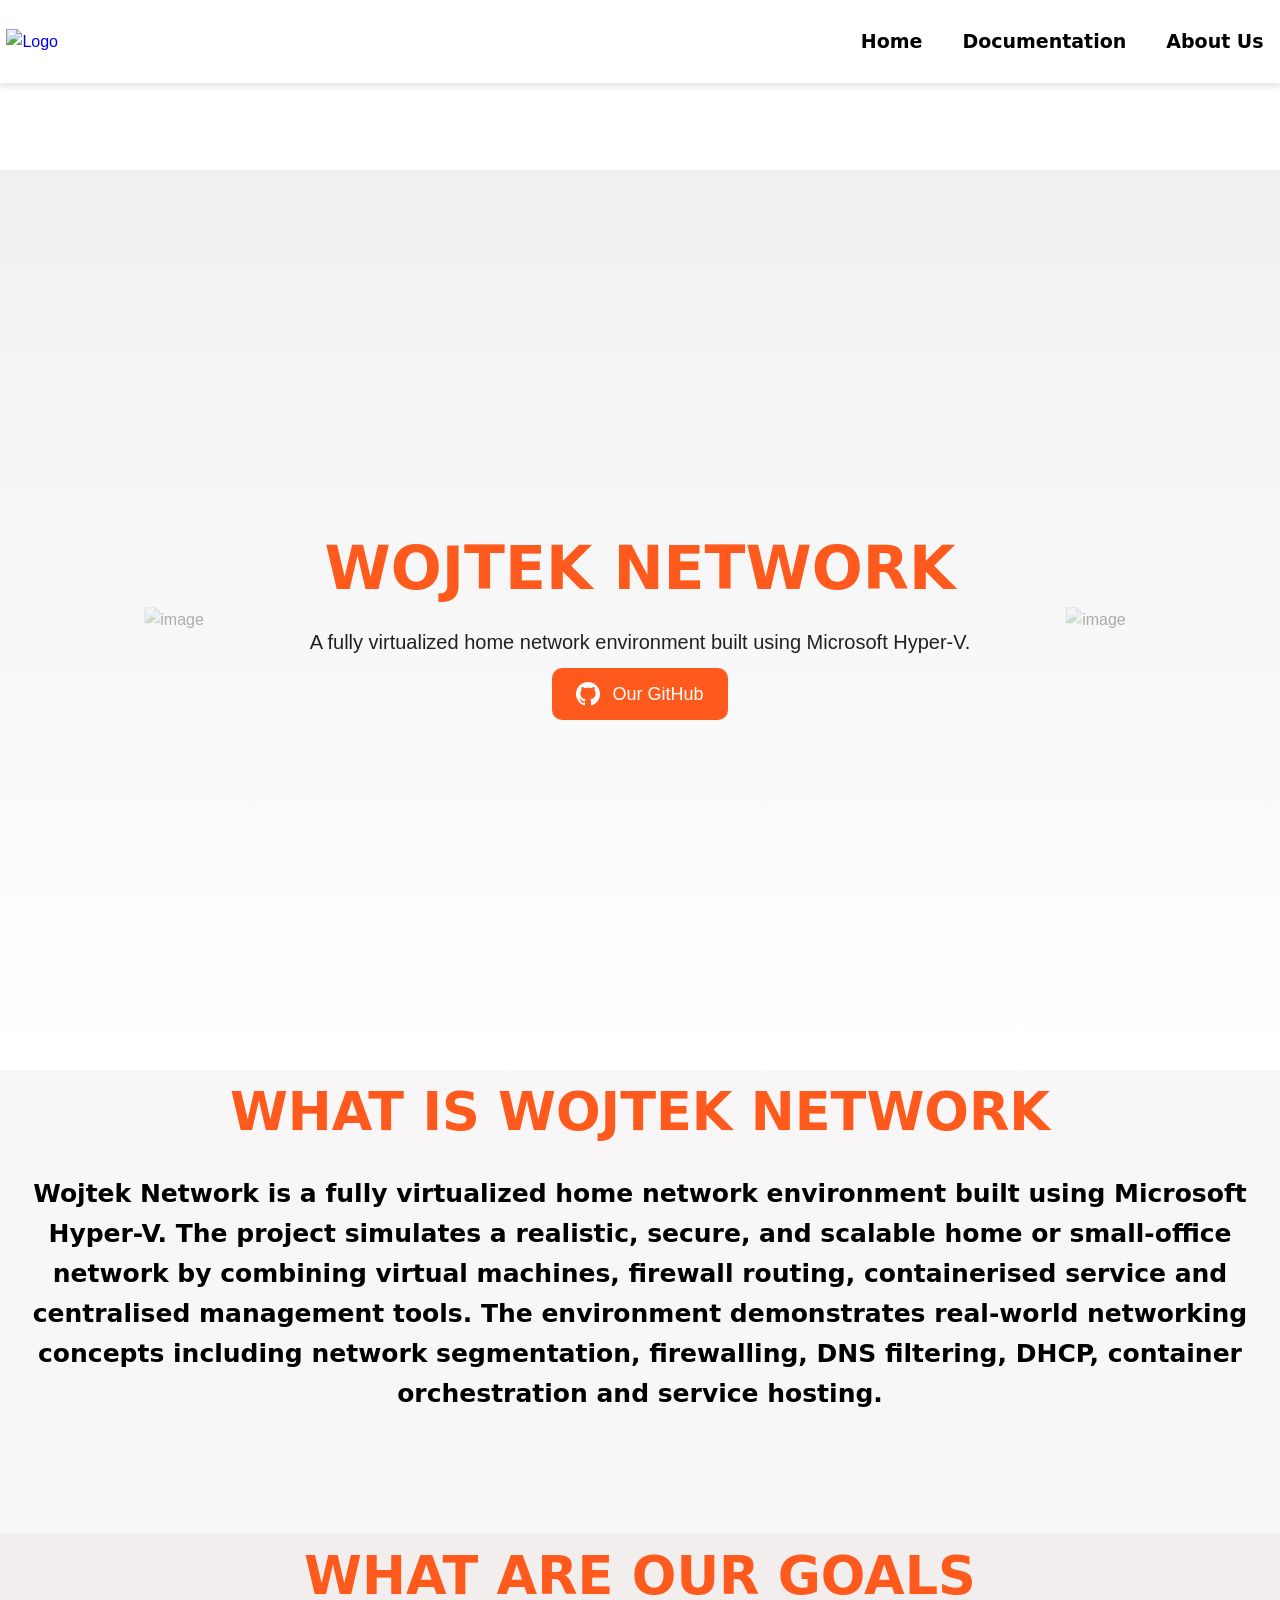
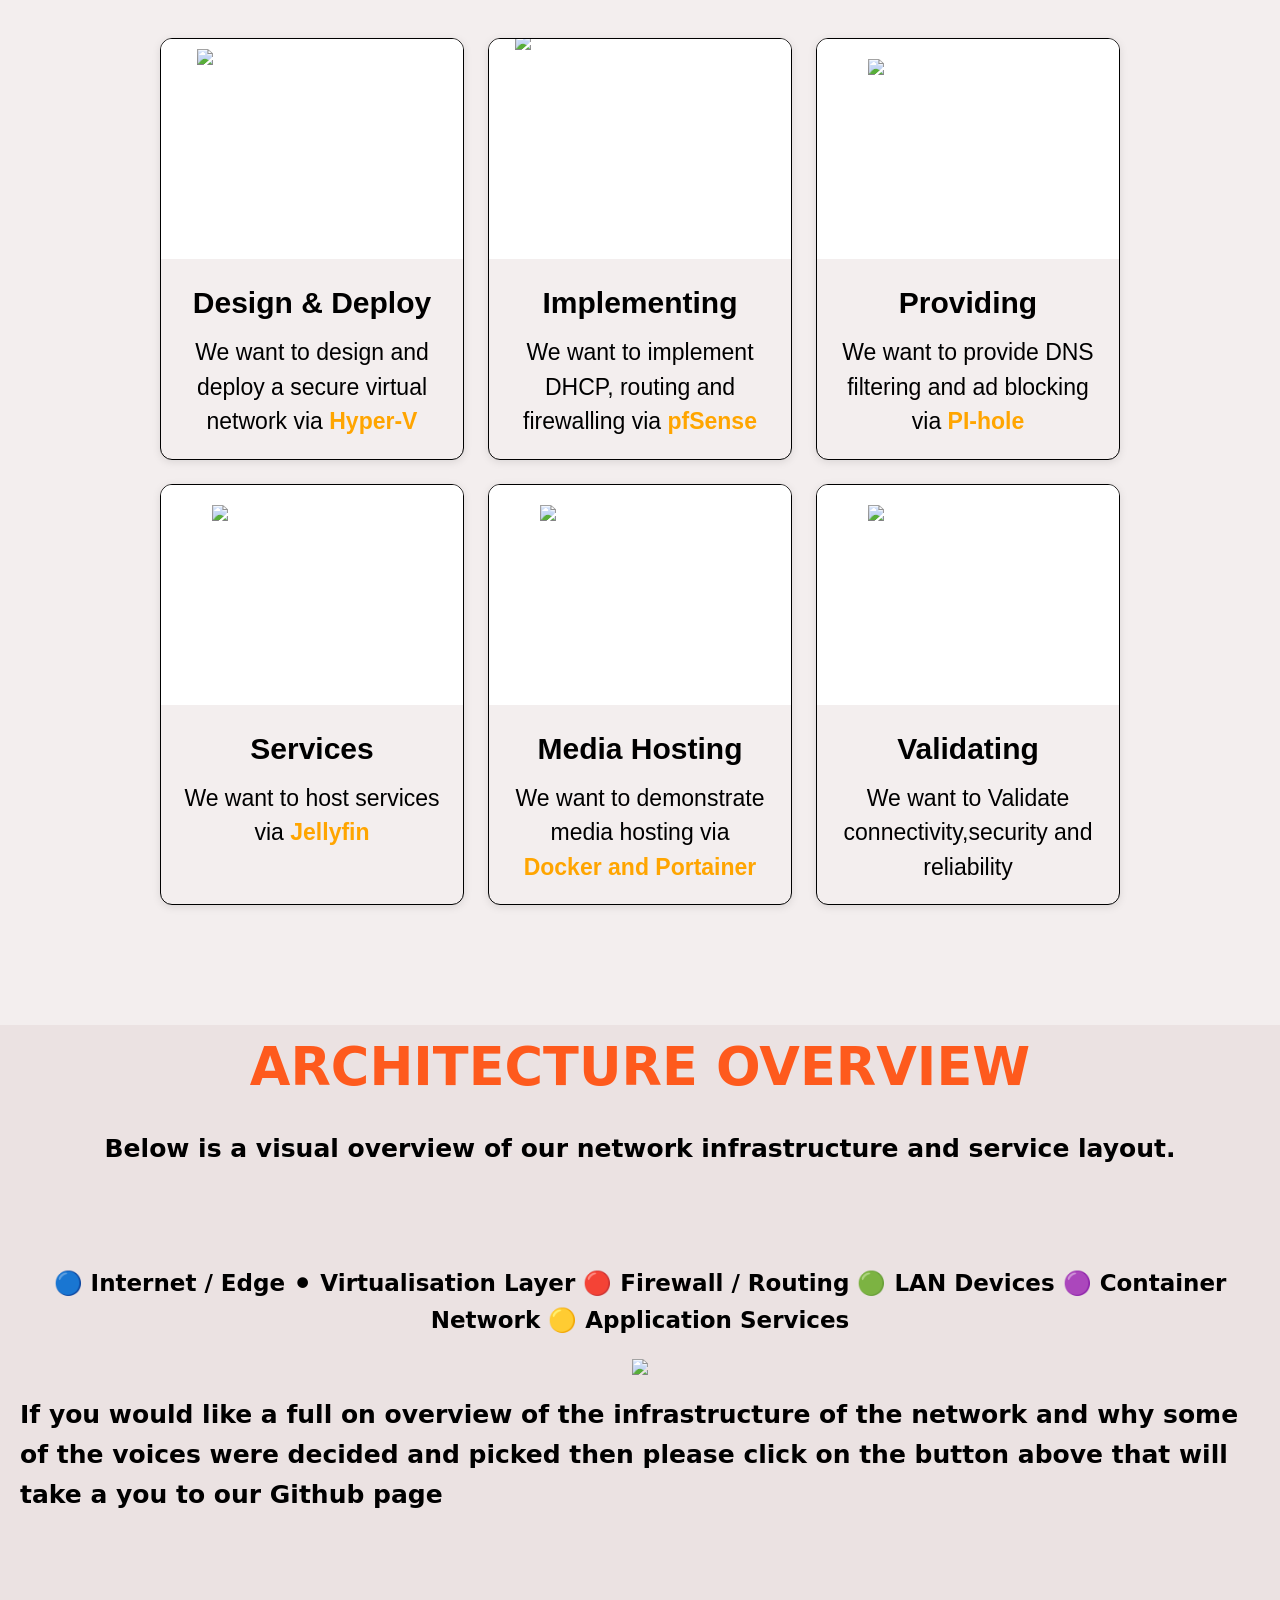
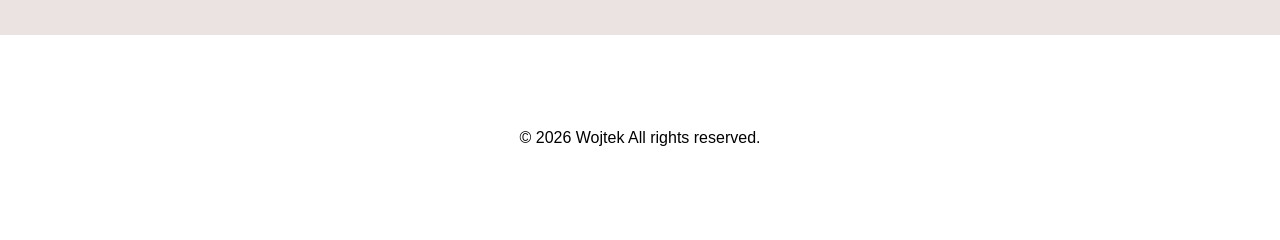
==== website/index.html @ d4ba82f7 "Add files via upload" ====
<!DOCTYPE html>
<html lang="en">
<head>
    <meta charset="UTF-8">
    <meta name="viewport" content="width=device-width, initial-scale=1.0">
    <title>Wojtek Network</title>

    <link rel="icon" type="image/x-icon" href="resources/favicon.ico">
    <link rel="stylesheet" href="styles.css">

</head>
<body>
<header>
           <div class="header-container">
        <a href="index.html"><img src="resources/Logo.png" alt="Logo" style="height:150px;width:150px;"></a>
        <nav>
            <ul>
                <li><a href="index.html">Home</a></li>
                <li><a href="Documentation.html">Documentation</a></li>
                <li><a href="aboutus.html">About Us</a></li>

            </ul>
        </nav>
        </div>
</header>
<section class="hero">
        <div class="hero-image">
        <img src="resources/Logo.png" class="spin1" alt="image" style="width:1920px; height:1920px;">
        </div>

        <div class="hero-image2">
        <img src="resources/Logo.png" class="spin"alt="image" style="width:1920px; height:1920px;">
        </div>

        <div class="hero-title">
        <h1 class="Title">WOJTEK NETWORK</h1> 
        </div>

        <div class="hero-text">
        <p> A fully virtualized home network environment built using Microsoft Hyper-V.</p>
        </div>

        <a href="https://github.com/Jordynns/Wojtek-Network" target="_blank">
        <button class="button">
        <svg xmlns="http://www.w3.org/2000/svg" viewBox="0 0 24 24" width="24" height="24" fill="white">
        <path d="M12 0C5.37 0 0 5.37 0 12c0 5.31 3.435 9.795 8.205 11.385.6.105.825-.255.825-.57 0-.285-.015-1.23-.015-2.235-3.015.555-3.795-.735-4.035-1.41-.135-.345-.72-1.41-1.23-1.695-.42-.225-1.02-.78-.015-.795.945-.015 1.62.87 1.845 1.23 1.08 1.815 2.805 1.305 3.495.99.105-.78.42-1.305.765-1.605-2.67-.3-5.46-1.335-5.46-5.925 0-1.305.465-2.385 1.23-3.225-.12-.3-.54-1.53.12-3.18 0 0 1.005-.315 3.3 1.23.96-.27 1.98-.405 3-.405s2.04.135 3 .405c2.295-1.56 3.3-1.23 3.3-1.23.66 1.65.24 2.88.12 3.18.765.84 1.23 1.905 1.23 3.225 0 4.605-2.805 5.625-5.475 5.925.435.375.81 1.095.81 2.22 0 1.605-.015 2.895-.015 3.3 0 .315.225.69.825.57A12.02 12.02 0 0 0 24 12c0-6.63-5.37-12-12-12z"/>
        </svg>
        Our GitHub
        </button>
        </a>
    
        </div>
    
        </div>
</section>

<section class="What">
        <div class="container">
        <h1 style="text-align:center">WHAT IS WOJTEK NETWORK</h1> 
    </div>
    <div class="container1">
        <p style="text-align:center">Wojtek Network is a fully virtualized home network environment built using Microsoft Hyper-V.
The project simulates a realistic, secure, and scalable home or small-office network by combining virtual machines, firewall routing, containerised service and centralised management tools.
The environment demonstrates real-world networking concepts including network segmentation, firewalling, DNS filtering, DHCP, container orchestration and service hosting.</p>
      </div>

</section>

    
<section class="Goals"> 
      <div class="container">
        <h1 style="text-align:center">WHAT ARE OUR GOALS</h1>
        </div>

   <div class="cardsContainer">
        <div class="card-grid">
            <div class="card">
                <div class="card-image">
                    <img src="resources/VM.png" alt="description" style="height:200px;width:230px;">
                    </div>
                <div class="card-content">
                    <div class="card-title">Design & Deploy</div>
                    <div class="card-text">We want to design and deploy a secure virtual network via <strong> <a href="https://learn.microsoft.com/en-us/windows-server/virtualization/hyper-v/get-started/install-hyper-v?tabs=powershell&pivots=windows" target="_blank">Hyper-V</a> </strong></div> 
                </div>
            </div>

            <div class="card">
                <div class="card-image">
                    <img src="resources/FW.png" alt="description" style="height:230px;width:250px;">
                </div>
                <div class="card-content">
                    <div class="card-title">Implementing</div>
                    <div class="card-text">We want to implement DHCP, routing and firewalling via<strong> <a href="https://www.pfsense.org/" target="blank">pfSense</a></strong></div>
                </div>
            </div>

            <div class="card">
                <div class="card-image">
                    <img src="resources/DNS.png" alt="description" style="height:180px;width:200px;">
                </div>
                <div class="card-content">
                    <div class="card-title">Providing</div>
                    <div class="card-text">We want to provide DNS filtering and ad blocking via <strong><a href="https://pi-hole.net/" target="blank">PI-hole</a></strong></div>
                </div>
            </div>

            <div class="card">
                <div class="card-image">
                     <img src="resources/Services.png" alt="description" style="height:180px;width:200px;">
                </div>
                <div class="card-content">
                    <div class="card-title">Services</div>
                    <div class="card-text">We want to host services via <strong> <a href="https://jellyfin.org/" target="_blank">Jellyfin</a> </strong> </div>
                </div>
            </div>

            <div class="card">
                <div class="card-image">
                     <img src="resources/Hosting.png" alt="description" style="height:180px;width:200px;">
                </div>
                <div class="card-content">
                    <div class="card-title">Media Hosting</div>
                    <div class="card-text">We want to demonstrate media hosting via <strong> <a href="https://docs.portainer.io/start/install-ce/server/docker/linux" target="_blank">Docker and Portainer</a> </strong> </div>
                </div>
            </div>

            <div class="card">
                <div class="card-image">
                    <img src="resources/Valid.png" alt="description" style="height:180px;width:200px;">
                </div>
                <div class="card-content">
                    <div class="card-title">Validating</div>
                    <div class="card-text">We want to Validate connectivity,security and reliability</div>
                </div>
            </div>

        </div>
    </div>
</section>
    

<section class="Architecture"> 
   <div class="container">
    <h1>ARCHITECTURE OVERVIEW </h1>

    <div class="container1">
        <p>Below is a visual overview of our network infrastructure and service layout. </p>
    </div>
        <br>
    <div class ="Legend">
    🔵 Internet / Edge
    ⚫ Virtualisation Layer
    🔴 Firewall / Routing
    🟢 LAN Devices
    🟣 Container Network
    🟡 Application Services
    </p>
    
    </div>
    </div>  
    
    <div class="Diagram">
        <img src="resources/Diagram.png">
    </div>

        <div class="container1">
        <p>If you would like a full on overview of the infrastructure of the network and why some of the voices were decided and picked then please click on the button above that will take a you to our Github page</p>
    </div>

   </div> 

</section>

    <footer>
    <p>&copy; 2026 Wojtek All rights reserved.</p>
</footer>
</body>
</html>
---- website/styles.css ----
/* ============================================================
   WOJTEK NETWORK — Combined Stylesheet
   Merged from stylesheet.css + Document.css
   ============================================================ */

/* ----- Reset & Variables ----- */
* {
    box-sizing: border-box;
    margin: 0;
    padding: 0;
}

:root {
    --primary-color: #ffffff;
    --secondary-color: #020274;
    --Section-colour: #000000;
    --background-color: #f1eeee;
    --text-color: #000000;
    --card-bg: #ffffff;
    --shadow: rgba(0, 0, 0, 0.1);
    --hover-shadow: rgba(0, 0, 0, 0.2);
    --transition-speed: 0.3s;
}

/* ----- Base ----- */
body {
    font-family: 'Arial', sans-serif;
    color: var(--text-color);
    margin: 0;
    padding: 0;
    line-height: 1.6;
    padding-top: 170px;
}

ul {
    list-style-type: disc;
    margin-left: 40px;
}

ul ul {
    margin-left: 40px;
}

a {
    text-decoration: none;
}

/* ----- Header ----- */
header {
    background: var(--primary-color);
    color: white;
    padding: 0.5vw;
    text-align: left;
    box-shadow: 0 4px 6px var(--shadow);
    position: fixed;
    top: 0;
    left: 0;
    width: 100%;
    z-index: 1000;
}

.header-container {
    display: flex;
    justify-content: space-between;
    align-items: center;
}

/* ----- Navigation ----- */
nav ul {
    list-style-type: none;
    display: flex;
    gap: 20px;
    justify-content: right;
    background: var(--primary-color);
    font-family: system-ui, -apple-system, BlinkMacSystemFont, 'Segoe UI', Roboto, Oxygen, Ubuntu, Cantarell, 'Open Sans', 'Helvetica Neue', sans-serif;
    font-size: 19px;
}

nav ul li {
    position: relative;
    margin: 0px;
}

nav ul li a {
    color: rgb(0, 0, 0);
    text-decoration: none;
    font-weight: bold;
    padding: 20px 10px;
    display: inline-block;
    transition: color var(--transition-speed);
}

nav ul li a:hover {
    background: #ffffff;
    transform: scale(1.05);
}

/* ----- Footer ----- */
footer {
    padding: 90px;
    text-align: center;
    background: #ffffff;
}

/* ============================================================
   HOME PAGE STYLES (Untitled-2.html / aboutus.html)
   ============================================================ */

/* ----- Hero Section ----- */
.hero {
    min-height: 100vh;
    background-image: linear-gradient(to bottom, rgb(240, 240, 240), rgb(255, 255, 255));
    background-size: cover;
    background-position: center;
    display: flex;
    flex-direction: column;
    justify-content: center;
    align-items: center;
    overflow: hidden;
    position: relative;
}

.hero-title {
    text-align: center;
    align-items: center;
    color: #fe5a1d;
    font-size: 40px;
    font-family: system-ui, -apple-system, BlinkMacSystemFont, 'Segoe UI', Roboto, Oxygen, Ubuntu, Cantarell, 'Open Sans', 'Helvetica Neue', sans-serif;
    font-weight: 900;
}

.hero-text {
    color: #222020;
    font-size: 20px;
    padding: 10px;
}

.hero-image {
    position: absolute;
    right: 190px;
    top: 50%;
    transform: translateX(60%) translateY(-50%);
    pointer-events: none;
    opacity: 30%;
}

.hero-image2 {
    position: absolute;
    left: 180px;
    top: 50%;
    transform: translateX(-60%) translateY(-50%);
    pointer-events: none;
    opacity: 30%;
}

/* ----- Button ----- */
.button {
    display: flex;
    align-items: center;
    gap: 12px;
    background-color: #fe5a1d;
    color: #fff;
    border: none;
    border-radius: 10px;
    padding: 14px 24px;
    font-size: 18px;
    font-weight: 500;
    cursor: pointer;
    font-family: sans-serif;
}

.button:hover {
    background-color: #db6b42;
}

/* ----- What Section ----- */
.What {
    background-color: #f8f6f6;
    padding-bottom: 100px;
}

.container {
    color: #fe5a1d;
    font-size: 35px;
    font-family: system-ui, -apple-system, BlinkMacSystemFont, 'Segoe UI', Roboto, Oxygen, Ubuntu, Cantarell, 'Open Sans', 'Helvetica Neue', sans-serif;
    text-align: center;
}

.container1 {
    max-width: 1300px;
    margin: 0 auto;
    padding: 20px;
    font-size: 25px;
    font-family: system-ui, -apple-system, BlinkMacSystemFont, 'Segoe UI', Roboto, Oxygen, Ubuntu, Cantarell, 'Open Sans', 'Helvetica Neue', sans-serif;
    color: #000000;
    font-weight: 600;
}

/* ----- Goals / Cards ----- */
.Goals {
    background-color: #f3eeee;
    padding-bottom: 100px;
}

.cardsContainer {
    max-width: 1000px;
    width: 100%;
    margin: 0 auto;
}

.card-grid {
    display: grid;
    grid-template-columns: repeat(3, 1fr);
    gap: 24px;
    padding: 20px;
    justify-content: center;
}

.card {
    border: 1px solid #000000;
    border-radius: 12px;
    overflow: hidden;
    box-shadow: 0 2px 8px rgba(0, 0, 0, 0.1);
    transition: transform 0.2s, box-shadow 0.2s;
}

.card-image {
    width: 100%;
    height: 220px;
    background-color: #ffffff;
    display: flex;
    align-items: center;
    justify-content: center;
    color: white;
    font-size: 48px;
    overflow: hidden;
}

.card-image img {
    width: 100%;
    height: 100%;
    object-fit: cover;
}

.card-content {
    padding: 20px;
    text-align: center;
}

.card-title {
    font-size: 30px;
    font-weight: 600;
    color: #000000;
    margin-bottom: 8px;
}

.card-text {
    font-size: 23px;
    color: #000000;
    line-height: 1.5;
}

.card-text a {
    text-decoration: none;
    color: orange;
}

.card-text a:hover {
    color: rgb(153, 105, 17);
}

/* ----- Architecture Section ----- */
.Architecture {
    background-color: #ebe2e2;
    padding-bottom: 100px;
}

.Legend {
    margin: 0 auto;
    padding: 20px;
    font-size: 23px;
    font-family: system-ui, -apple-system, BlinkMacSystemFont, 'Segoe UI', Roboto, Oxygen, Ubuntu, Cantarell, 'Open Sans', 'Helvetica Neue', sans-serif;
    color: #000000;
    font-weight: 700;
}

.Diagram {
    justify-content: center;
    align-content: center;
    display: flex;
}

/* ----- About Us ----- */
.Member-text {
    font-family: system-ui, -apple-system, BlinkMacSystemFont, 'Segoe UI', Roboto, Oxygen, Ubuntu, Cantarell, 'Open Sans', 'Helvetica Neue', sans-serif;
    font-weight: 400;
}

/* ----- Spin Animations ----- */
.spin {
    animation: spin 5s linear infinite;
}

.spin1 {
    animation: spin 5s linear infinite;
    animation-direction: reverse;
}

@keyframes spin {
    from { transform: rotate(0deg); }
    to   { transform: rotate(360deg); }
}

/* ============================================================
   DOCUMENTATION PAGE STYLES (Documentation.html)
   ============================================================ */

/* ----- Doc Layout ----- */
.doc-layout {
    display: grid;
    grid-template-columns: 260px 1fr;
    gap: 40px;
    padding: 60px 20%;
    background: white;
}

.doc-content {
    width: 100%;
}

/* ----- Sidebar Navigation ----- */
.Section-Area {
    position: sticky;
    top: 180px;
    height: fit-content;
    border-right: 2px solid #eee;
    padding-right: 20px;
}

.Section-Area a {
    display: block;
    margin: 10px 0;
    color: #333;
    text-decoration: none;
    font-weight: 500;
}

.Section-Area a:hover {
    color: #ff5a1f;
}

/* ----- Section Headings ----- */
.headings {
    color: #ff5a1f;
    margin-top: 40px;
    text-align: center;
}

section[id] {
    scroll-margin-top: 185px;
}

.title {
    color: #fe5a1d;
    font-size: 35px;
    font-family: system-ui, -apple-system, BlinkMacSystemFont, 'Segoe UI', Roboto, Oxygen, Ubuntu, Cantarell, 'Open Sans', 'Helvetica Neue', sans-serif;
}

.text {
    color: #000000;
    font-size: 20px;
    font-family: system-ui, -apple-system, BlinkMacSystemFont, 'Segoe UI', Roboto, Oxygen, Ubuntu, Cantarell, 'Open Sans', 'Helvetica Neue', sans-serif;
    padding-top: 20px;
}

/* ----- Network Diagram ----- */
.diagram-wrapper {
    background: #12121f;
    border: 1px solid #2a2a3e;
    border-radius: 6px;
    width: 100%;
    max-width: 100%;
    position: relative;
    margin: 0 auto;
}

.legend {
    padding: 14px 20px 10px;
    border-bottom: 1px solid #2a2a3e;
    position: relative;
    z-index: 10;
    background: #12121f;
}

.legend h3 {
    text-align: center;
    font-size: 15px;
    font-weight: 600;
    color: #e0e0e0;
    margin-bottom: 10px;
}

.legend-items {
    display: flex;
    flex-wrap: wrap;
    gap: 18px;
    justify-content: center;
    font-size: 12px;
    color: #bbb;
}

.legend-item { display: flex; align-items: center; gap: 6px; }
.legend-dot  { width: 12px; height: 12px; border-radius: 50%; flex-shrink: 0; }

.canvas-viewport {
    height: 760px;
    overflow: hidden;
    position: relative;
}

.canvas {
    padding: 40px 30px 60px;
    display: flex;
    flex-direction: column;
    align-items: center;
    gap: 0;
    transform-origin: 0 0;
}

/* ----- Diagram Nodes ----- */
.node {
    border-radius: 4px;
    padding: 8px 18px;
    font-size: 13px;
    font-weight: 500;
    text-align: center;
    white-space: nowrap;
    color: #fff;
}

.blue   { background: #2d6aa0; border: 1px solid #3a85c8; }
.grey   { background: #4a4a5e; border: 1px solid #6a6a7e; }
.red    { background: #c0233a; border: 1px solid #e0304d; }
.green  { background: #1d7a45; border: 1px solid #26a05a; }
.purple { background: #6b3fa0; border: 1px solid #8a52cc; }
.gold   { background: #b8860b; border: 1px solid #d4a017; }

.pfsense-box, .lan-box, .services-box {
    background: #2a2a3e;
    border: 1px solid #3a3a5e;
    border-radius: 6px;
    position: relative;
    display: flex;
    justify-content: center;
}

.pfsense-box  { width: 340px; padding: 28px 16px 14px; gap: 16px; }
.lan-box      { width: 360px; padding: 28px 16px 14px; gap: 20px; }
.services-box { width: fit-content; padding: 28px 10px 14px; gap: 8px; flex-wrap: nowrap; }

.box-label {
    position: absolute;
    top: 9px; left: 50%;
    transform: translateX(-50%);
    font-size: 12px; color: #aaa; white-space: nowrap;
}

.node-internet { width: 110px; }
.node-vswitch  { width: 160px; }
.node-hyperv   { width: 140px; }
.node-wan      { width: 120px; }
.node-lan-ip   { width: 150px; }
.node-subnet   { width: 140px; }
.node-ubuntu   { width: 130px; line-height: 1.5; }
.node-win11    { width: 130px; line-height: 1.5; }
.node-docker   { width: 200px; }
.node-service  { width: 120px; line-height: 1.5; font-size: 12px; }

/* ----- Diagram Toolbar & Nav Pad ----- */
.toolbar {
    position: absolute;
    top: 10px; right: 12px;
    display: flex; gap: 6px;
    z-index: 20;
}

.toolbar button {
    background: #2a2a3e; border: 1px solid #3a3a5e;
    color: #aaa; width: 30px; height: 28px;
    border-radius: 4px; cursor: pointer; font-size: 13px;
    display: flex; align-items: center; justify-content: center;
    transition: background 0.15s;
}

.toolbar button:hover { background: #3a3a5e; color: #fff; }

.nav-buttons {
    position: absolute;
    bottom: 12px; right: 12px;
    display: grid;
    grid-template-columns: repeat(3, 28px);
    grid-template-rows: repeat(3, 28px);
    gap: 4px;
    z-index: 20;
}

.nav-btn {
    background: #2a2a3e; border: 1px solid #3a3a5e;
    color: #aaa; border-radius: 4px;
    cursor: pointer; font-size: 12px;
    display: flex; align-items: center; justify-content: center;
    transition: background 0.15s;
}

.nav-btn:hover { background: #3a3a5e; color: #fff; }
.nav-btn.empty { background: transparent; border: none; cursor: default; }

/* ----- Tables ----- */
table {
    font-family: arial, sans-serif;
    border-collapse: collapse;
    width: 100%;
}

td, th {
    border: 1px solid #dddddd;
    text-align: left;
    padding: 8px;
}

tr:nth-child(even) {
    background-color: #dddddd;
}

/* ----- Code & Tip Boxes ----- */
.code-box {
    background: #cfcdcd;
    padding: 16px;
    font-family: monospace;
    display: flex;
    justify-content: space-between;
    align-items: center;
    color: #000000;
}

.tip-box {
    background: #ffffff;
    border-left: 4px solid #22c55e;
    padding: 18px 20px;
    color: #000000;
    max-width: 700px;
}

.tip-title {
    color: #22c55e;
    font-weight: bold;
    margin-bottom: 8px;
    display: flex;
    align-items: center;
    gap: 6px;
}

.tip-box a { color: #3b82f6; text-decoration: none; }
.tip-box a:hover { text-decoration: underline; }

/* ----- Appendices ----- */
.Appendices a {
    color: orange;
    text-decoration: none;
}

/* ----- Doc content inline links ----- */
.doc-content a {
    color: #fe5a1d;
    text-decoration: none;
}

.doc-content a:hover {
    text-decoration: underline;
}
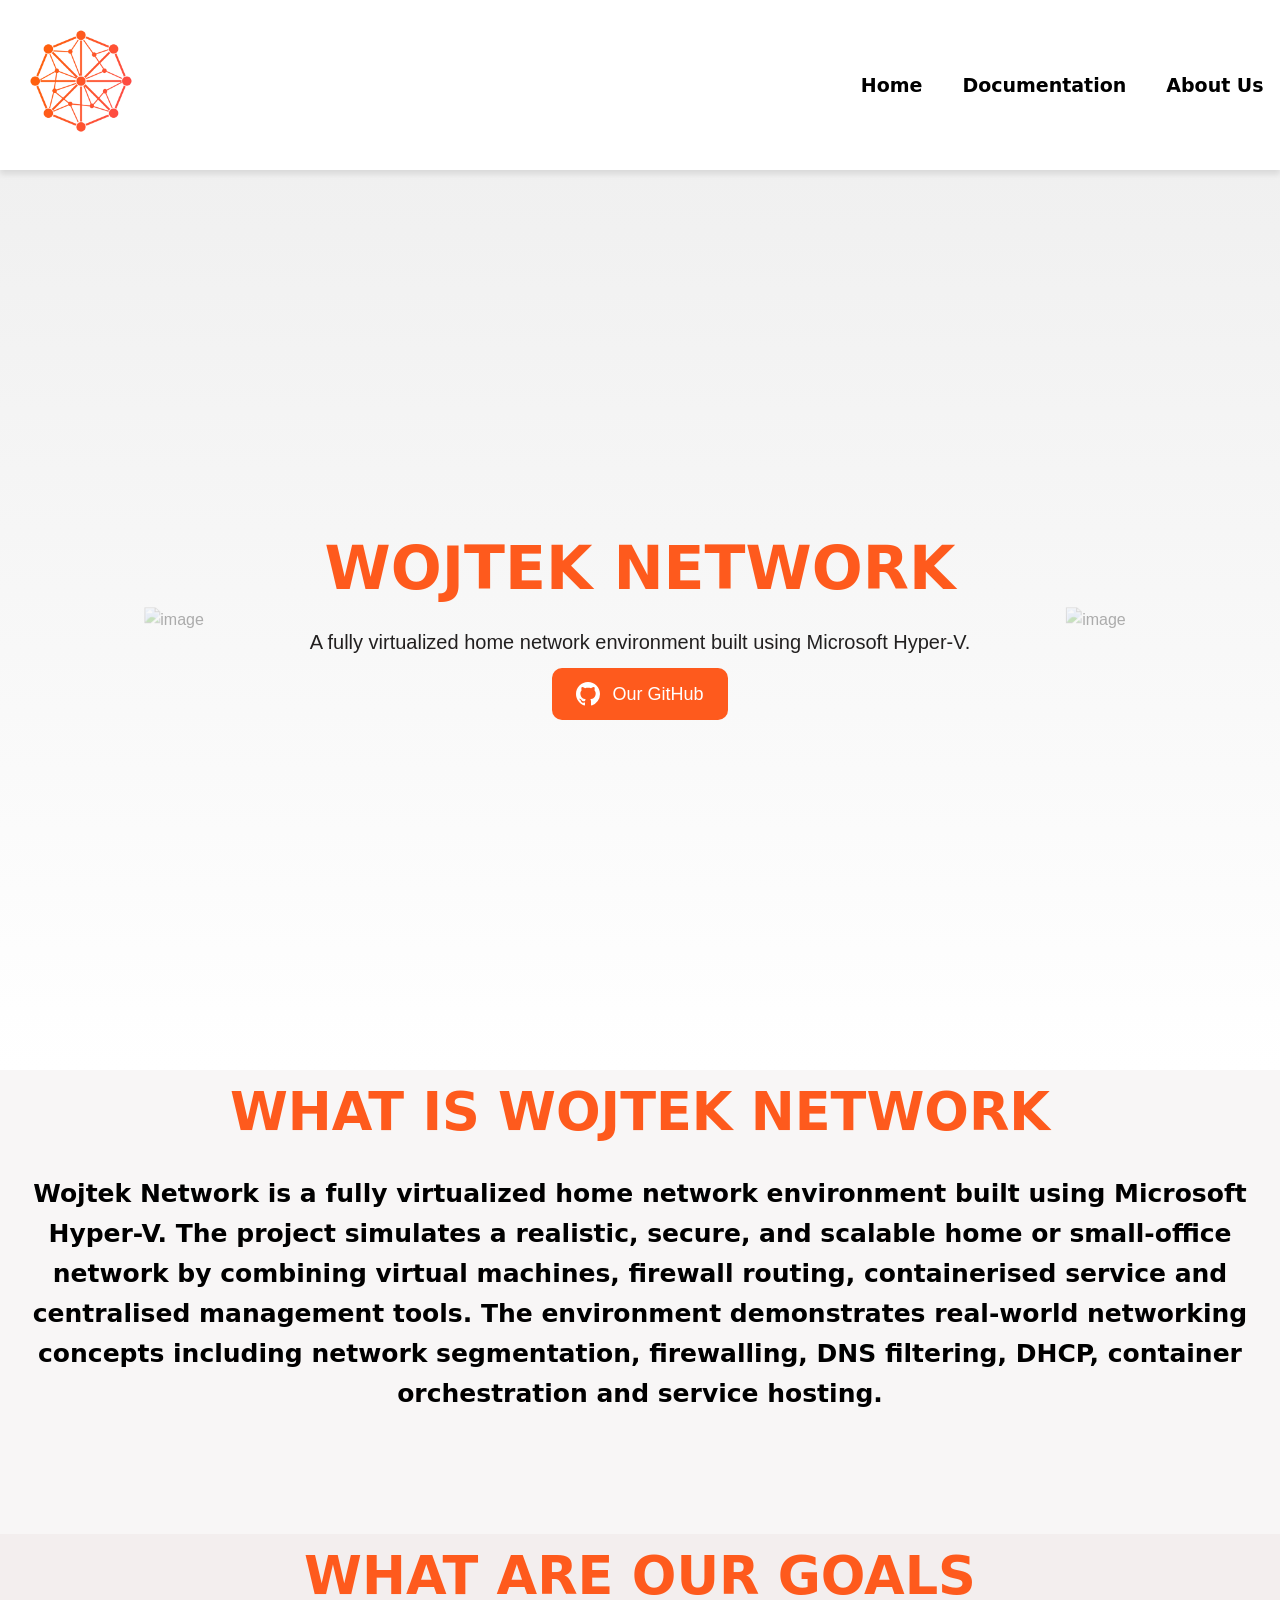
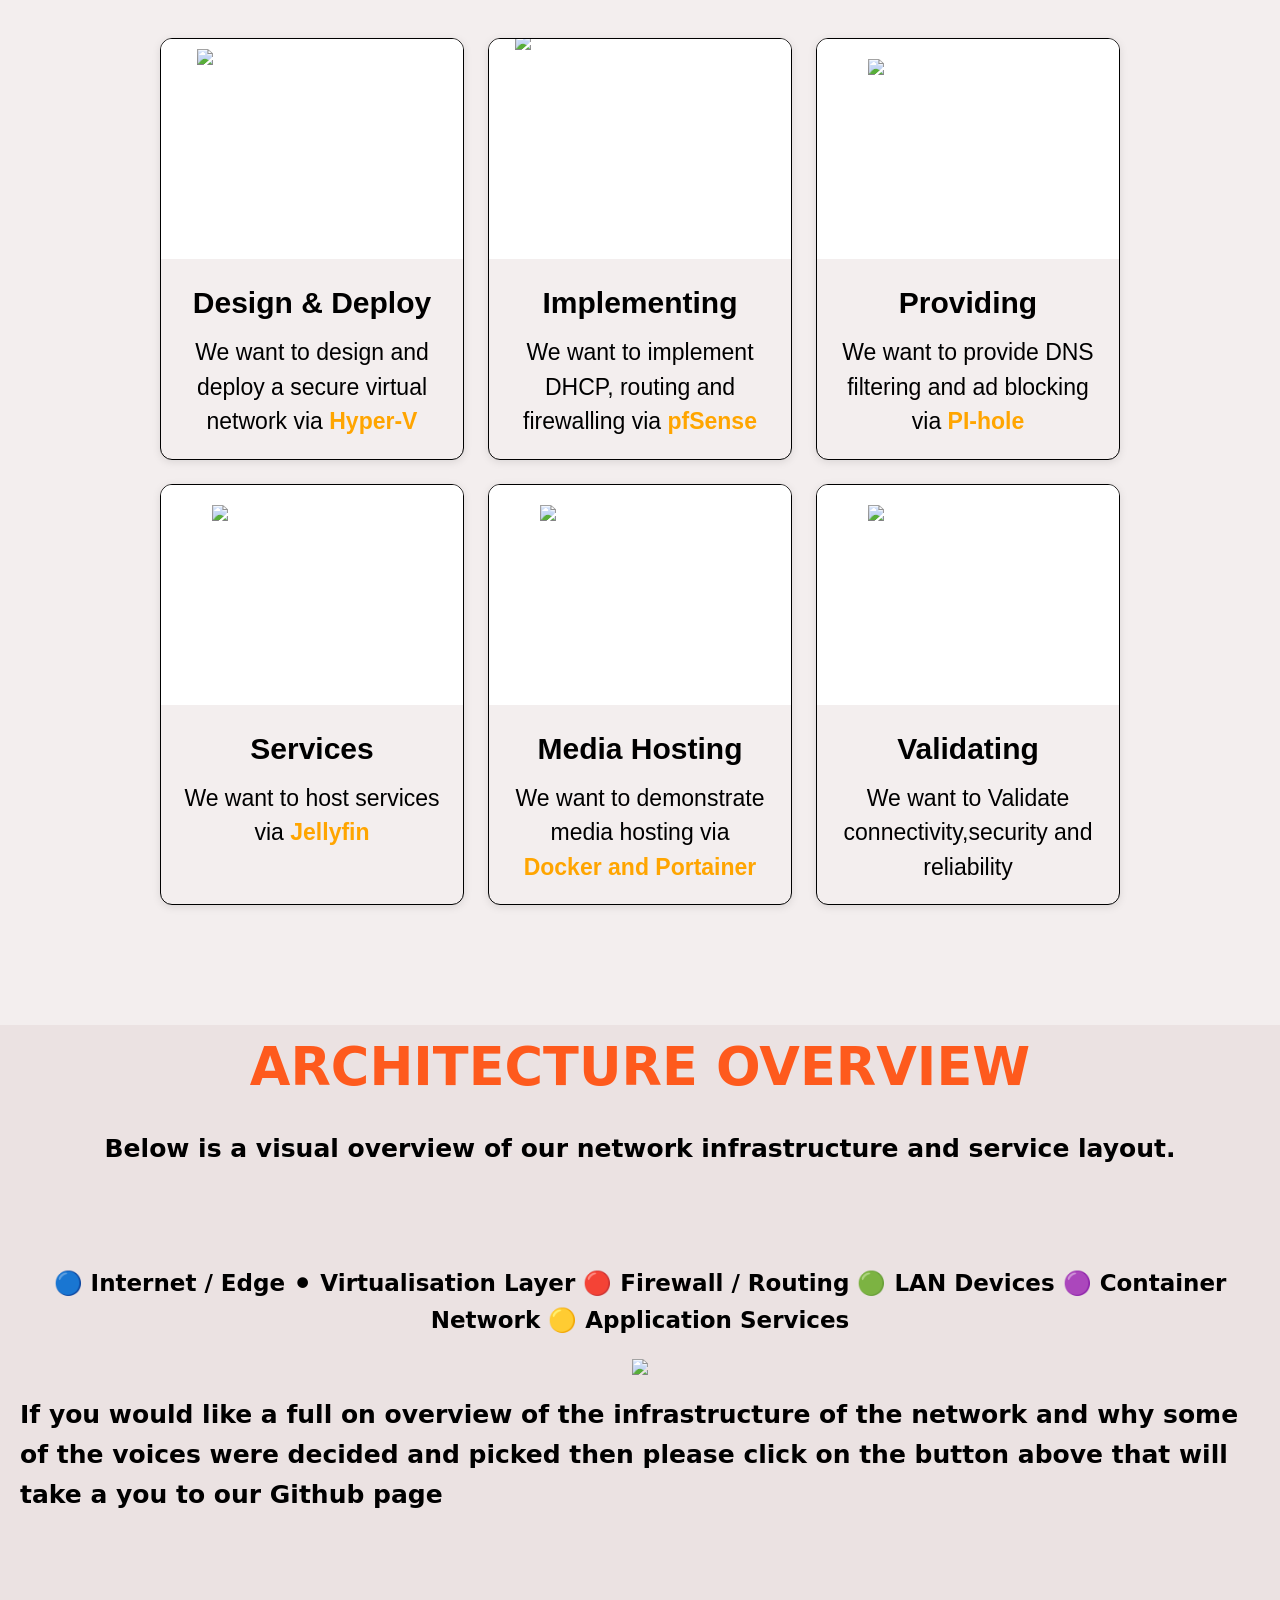
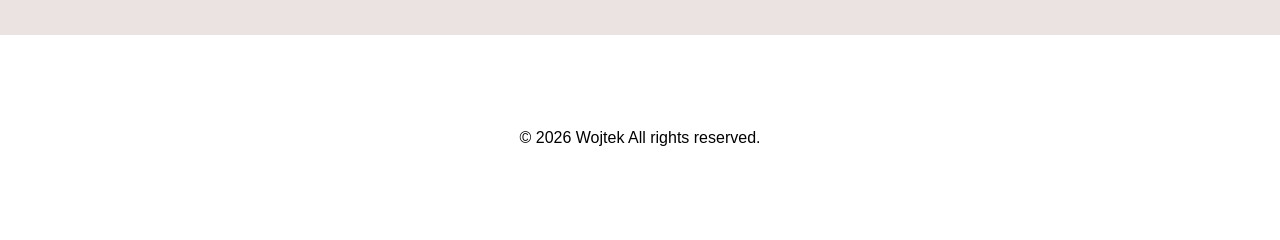
==== commit a0a2a26d: "Update index.html" ====
--- a/website/index.html
+++ b/website/index.html
@@ -5,14 +5,14 @@
     <meta name="viewport" content="width=device-width, initial-scale=1.0">
     <title>Wojtek Network</title>
 
-    <link rel="icon" type="image/x-icon" href="resources/favicon.ico">
+    <link rel="icon" type="image/x-icon" href="Resources/favicon.ico">
     <link rel="stylesheet" href="styles.css">
 
 </head>
 <body>
 <header>
            <div class="header-container">
-        <a href="index.html"><img src="resources/Logo.png" alt="Logo" style="height:150px;width:150px;"></a>
+        <a href="index.html"><img src="Resources/Logo.png" alt="Logo" style="height:150px;width:150px;"></a>
         <nav>
             <ul>
                 <li><a href="index.html">Home</a></li>
@@ -175,4 +175,4 @@
     <p>&copy; 2026 Wojtek All rights reserved.</p>
 </footer>
 </body>
-</html>+</html>
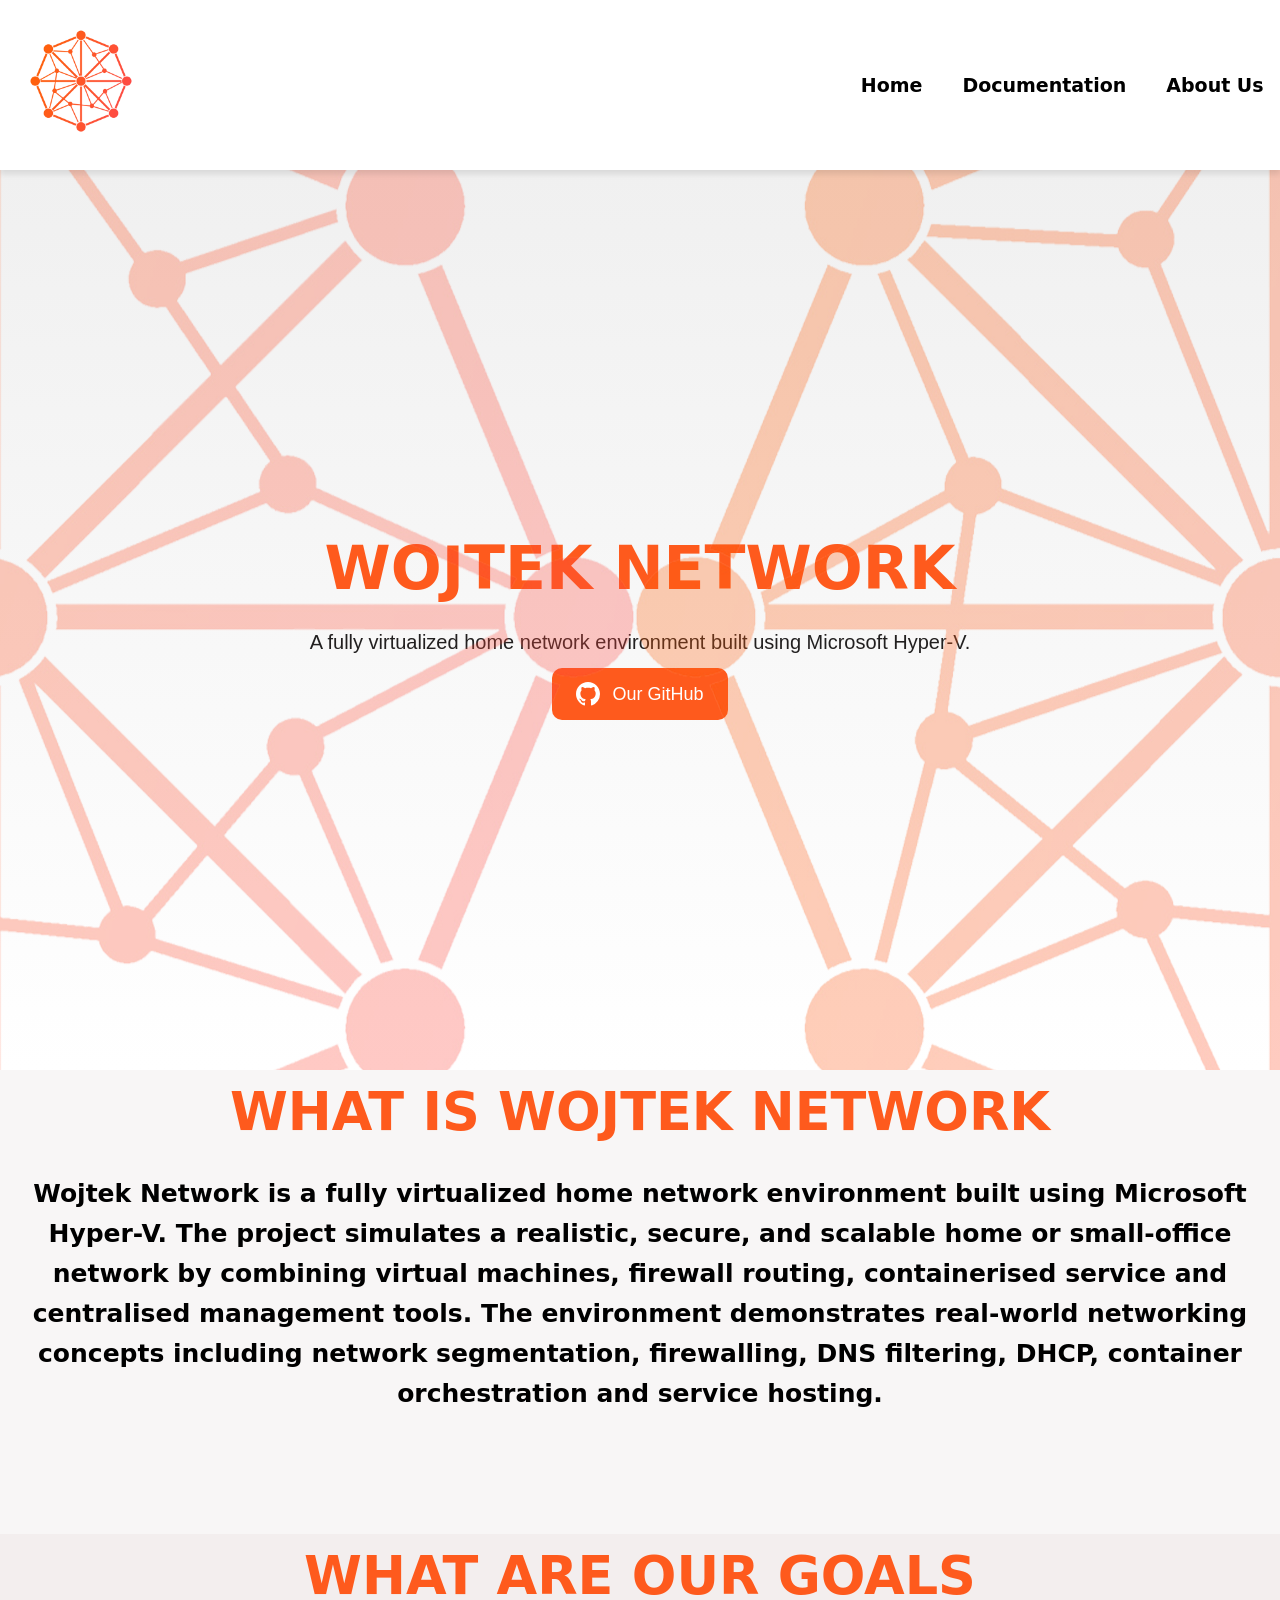
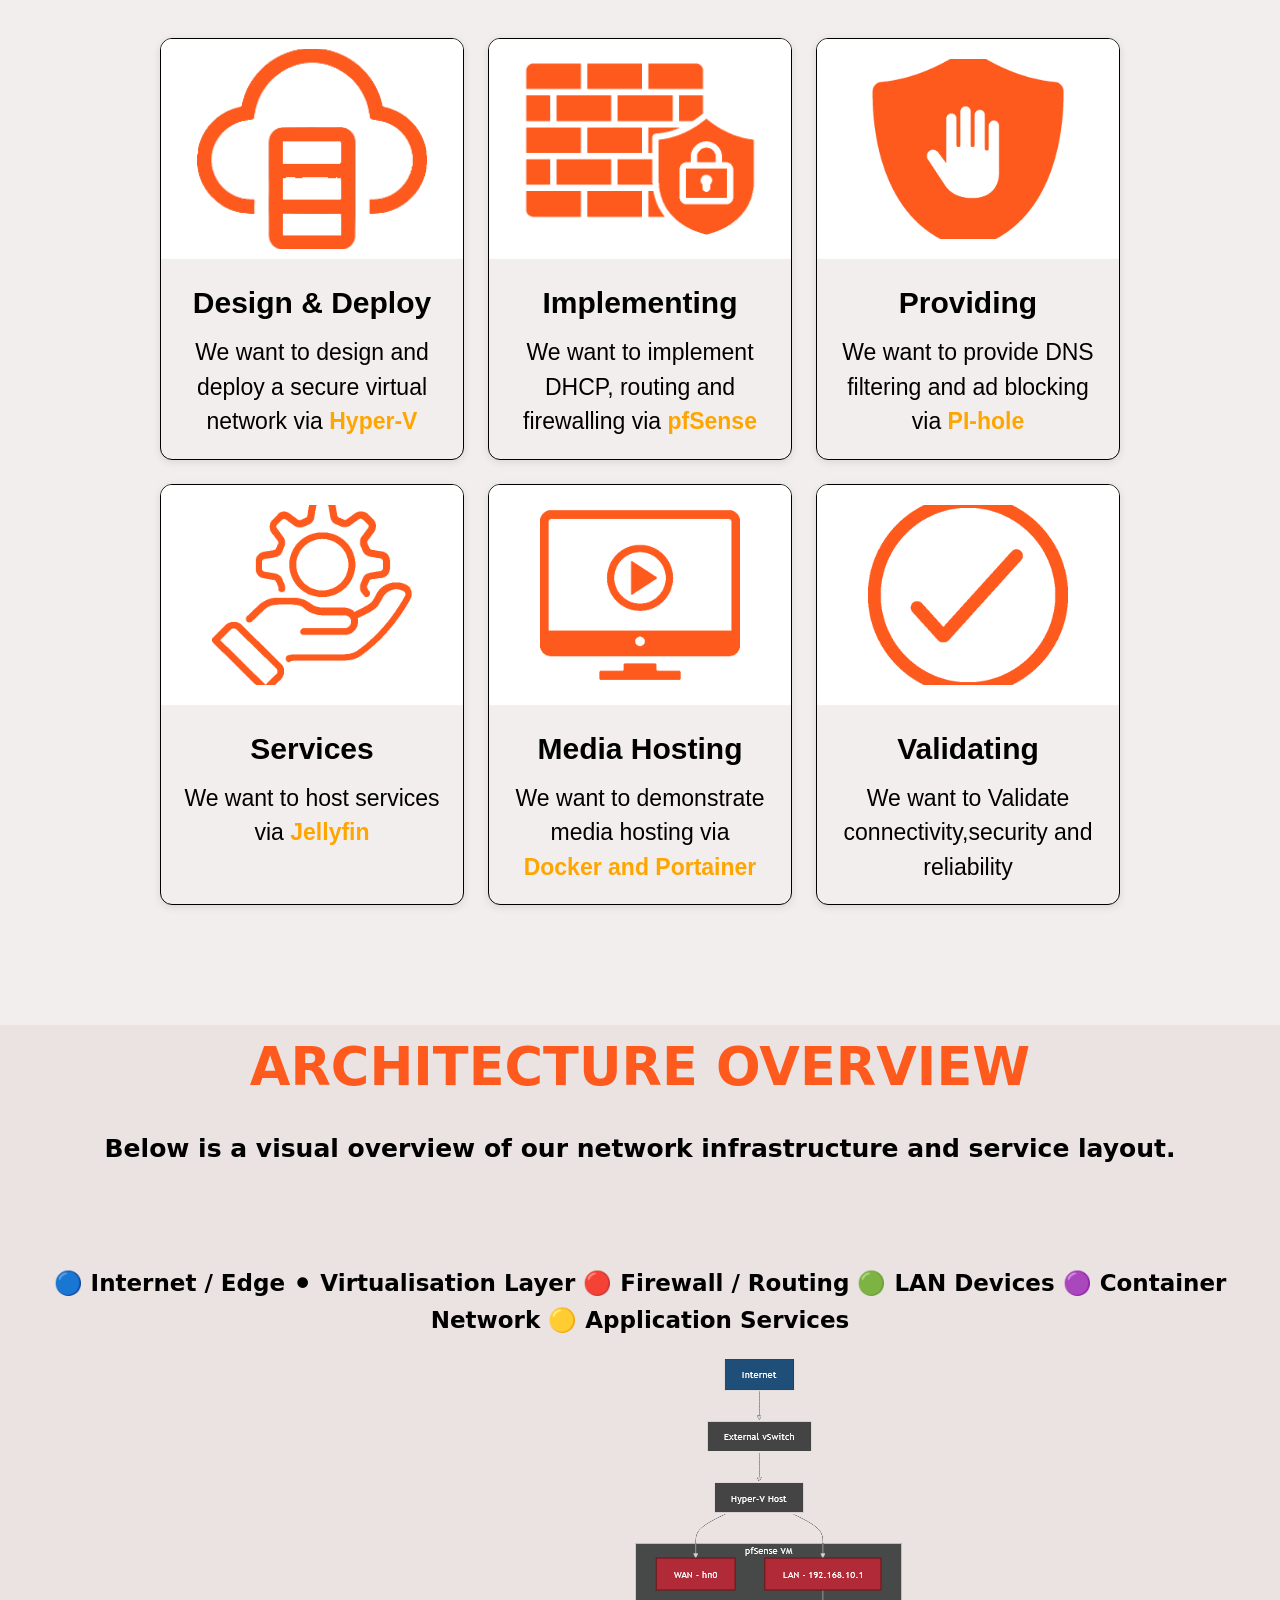
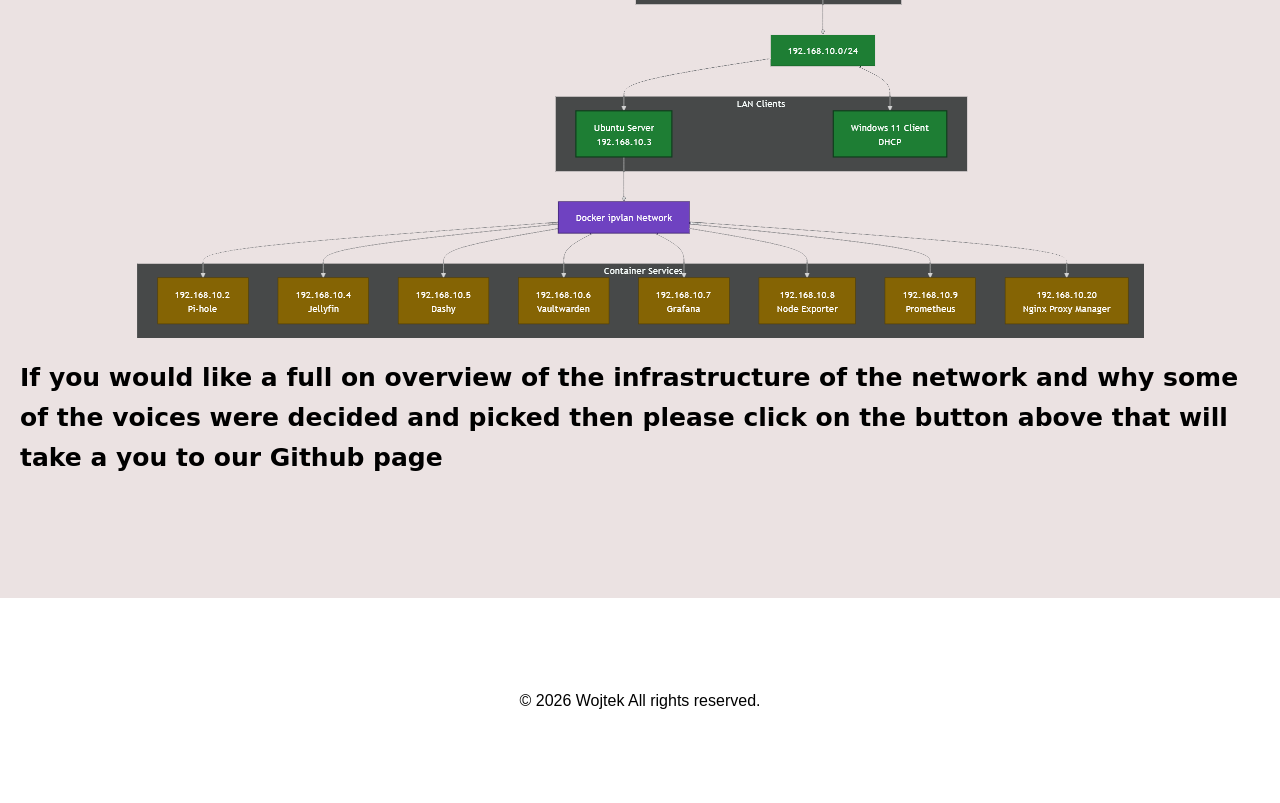
==== commit 18856103: "Update index.html" ====
--- a/website/index.html
+++ b/website/index.html
@@ -25,11 +25,11 @@
 </header>
 <section class="hero">
         <div class="hero-image">
-        <img src="resources/Logo.png" class="spin1" alt="image" style="width:1920px; height:1920px;">
+        <img src="Resources/Logo.png" class="spin1" alt="image" style="width:1920px; height:1920px;">
         </div>
 
         <div class="hero-image2">
-        <img src="resources/Logo.png" class="spin"alt="image" style="width:1920px; height:1920px;">
+        <img src="Resources/Logo.png" class="spin"alt="image" style="width:1920px; height:1920px;">
         </div>
 
         <div class="hero-title">
@@ -76,7 +76,7 @@
         <div class="card-grid">
             <div class="card">
                 <div class="card-image">
-                    <img src="resources/VM.png" alt="description" style="height:200px;width:230px;">
+                    <img src="Resources/VM.png" alt="description" style="height:200px;width:230px;">
                     </div>
                 <div class="card-content">
                     <div class="card-title">Design & Deploy</div>
@@ -86,7 +86,7 @@
 
             <div class="card">
                 <div class="card-image">
-                    <img src="resources/FW.png" alt="description" style="height:230px;width:250px;">
+                    <img src="Resources/FW.png" alt="description" style="height:230px;width:250px;">
                 </div>
                 <div class="card-content">
                     <div class="card-title">Implementing</div>
@@ -96,7 +96,7 @@
 
             <div class="card">
                 <div class="card-image">
-                    <img src="resources/DNS.png" alt="description" style="height:180px;width:200px;">
+                    <img src="Resources/DNS.png" alt="description" style="height:180px;width:200px;">
                 </div>
                 <div class="card-content">
                     <div class="card-title">Providing</div>
@@ -106,7 +106,7 @@
 
             <div class="card">
                 <div class="card-image">
-                     <img src="resources/Services.png" alt="description" style="height:180px;width:200px;">
+                     <img src="Resources/Services.png" alt="description" style="height:180px;width:200px;">
                 </div>
                 <div class="card-content">
                     <div class="card-title">Services</div>
@@ -116,7 +116,7 @@
 
             <div class="card">
                 <div class="card-image">
-                     <img src="resources/Hosting.png" alt="description" style="height:180px;width:200px;">
+                     <img src="Resources/Hosting.png" alt="description" style="height:180px;width:200px;">
                 </div>
                 <div class="card-content">
                     <div class="card-title">Media Hosting</div>
@@ -126,7 +126,7 @@
 
             <div class="card">
                 <div class="card-image">
-                    <img src="resources/Valid.png" alt="description" style="height:180px;width:200px;">
+                    <img src="Resources/Valid.png" alt="description" style="height:180px;width:200px;">
                 </div>
                 <div class="card-content">
                     <div class="card-title">Validating</div>
@@ -160,7 +160,7 @@
     </div>  
     
     <div class="Diagram">
-        <img src="resources/Diagram.png">
+        <img src="Resources/Diagram.png">
     </div>
 
         <div class="container1">
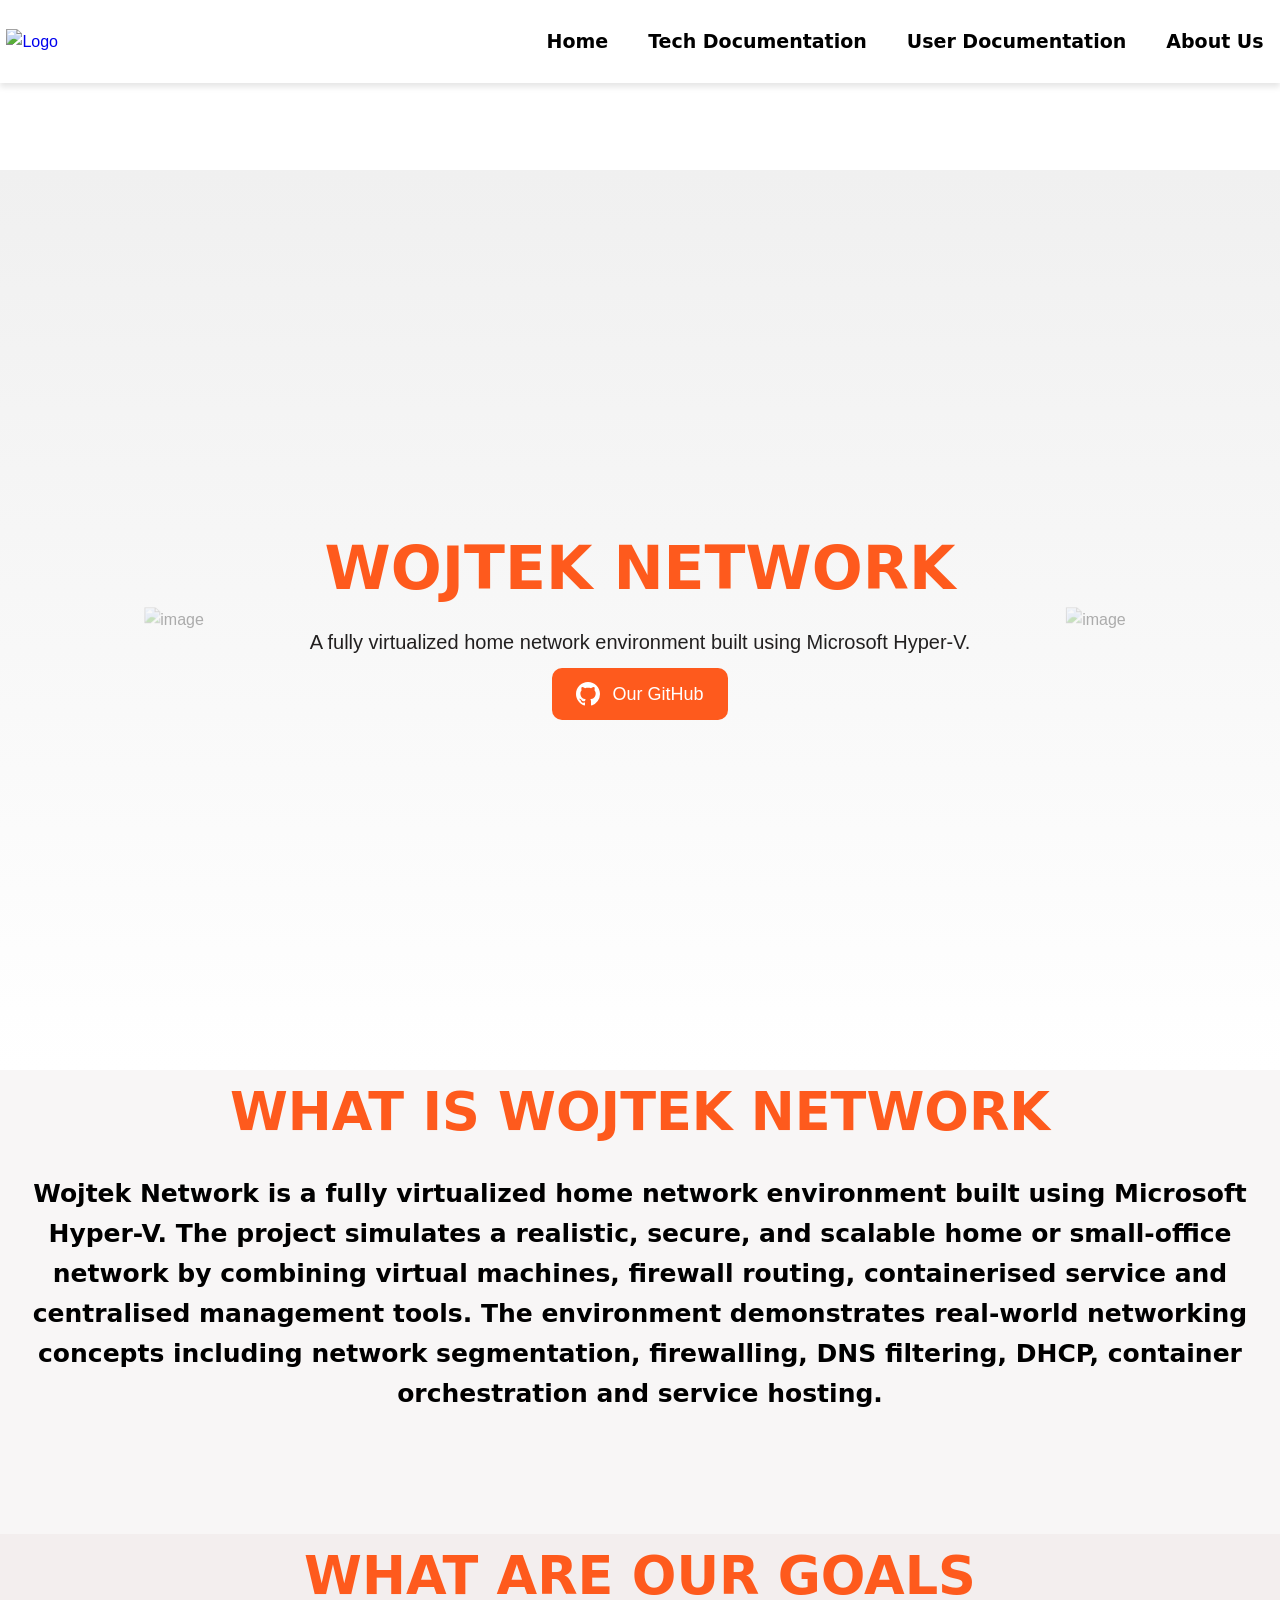
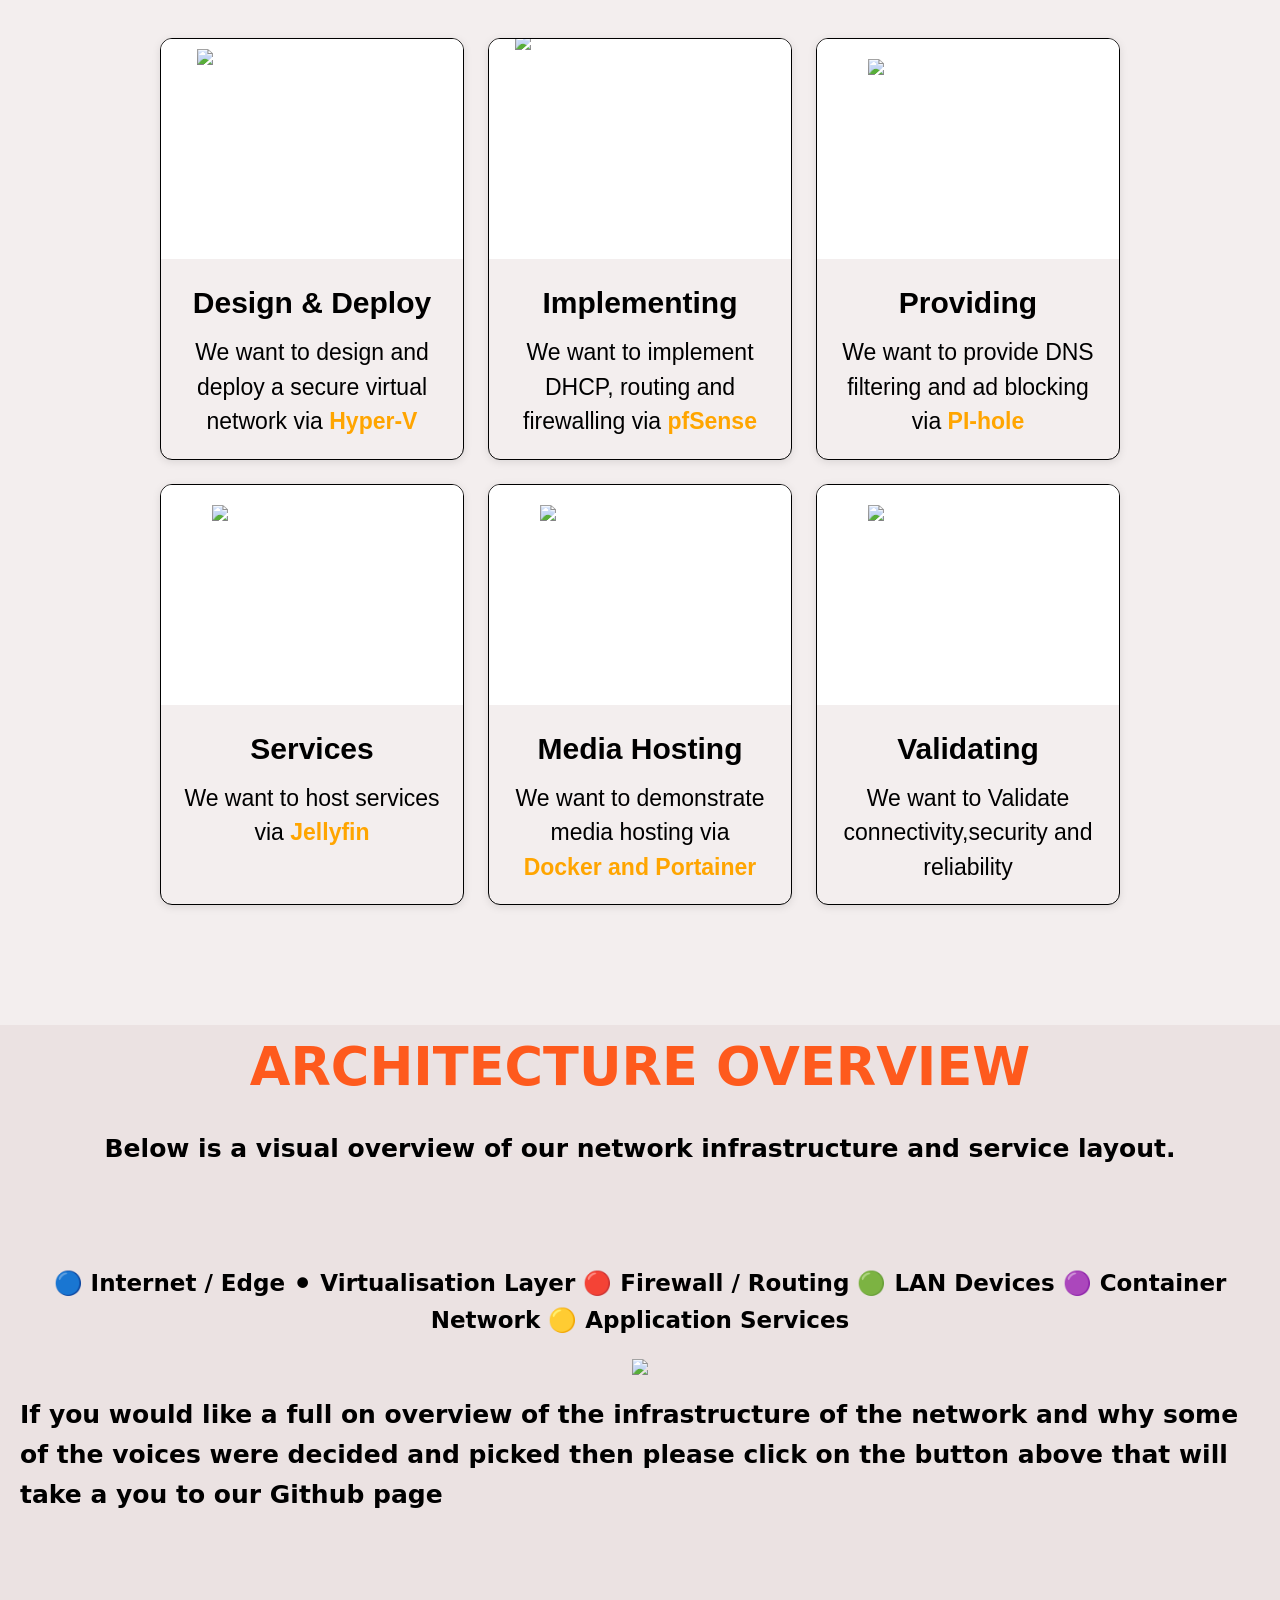
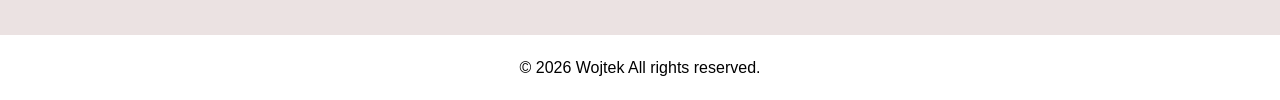
==== commit 4282a80f: "Add files via upload" ====
--- a/website/index.html
+++ b/website/index.html
@@ -5,18 +5,19 @@
     <meta name="viewport" content="width=device-width, initial-scale=1.0">
     <title>Wojtek Network</title>
 
-    <link rel="icon" type="image/x-icon" href="Resources/favicon.ico">
+    <link rel="icon" type="image/x-icon" href="resources/favicon.ico">
     <link rel="stylesheet" href="styles.css">
 
 </head>
 <body>
 <header>
            <div class="header-container">
-        <a href="index.html"><img src="Resources/Logo.png" alt="Logo" style="height:150px;width:150px;"></a>
+        <a href="index.html"><img src="resources/Logo.png" alt="Logo" style="height:150px;width:150px;"></a>
         <nav>
             <ul>
                 <li><a href="index.html">Home</a></li>
-                <li><a href="Documentation.html">Documentation</a></li>
+                <li><a href="Documentation.html">Tech Documentation</a></li>
+                <li><a href="Documentation -User.html">User Documentation</a></li>
                 <li><a href="aboutus.html">About Us</a></li>
 
             </ul>
@@ -25,11 +26,11 @@
 </header>
 <section class="hero">
         <div class="hero-image">
-        <img src="Resources/Logo.png" class="spin1" alt="image" style="width:1920px; height:1920px;">
+        <img src="resources/Logo.png" class="spin1" alt="image" style="width:1920px; height:1920px;">
         </div>
 
         <div class="hero-image2">
-        <img src="Resources/Logo.png" class="spin"alt="image" style="width:1920px; height:1920px;">
+        <img src="resources/Logo.png" class="spin"alt="image" style="width:1920px; height:1920px;">
         </div>
 
         <div class="hero-title">
@@ -76,7 +77,7 @@
         <div class="card-grid">
             <div class="card">
                 <div class="card-image">
-                    <img src="Resources/VM.png" alt="description" style="height:200px;width:230px;">
+                    <img src="resources/VM.png" alt="description" style="height:200px;width:230px;">
                     </div>
                 <div class="card-content">
                     <div class="card-title">Design & Deploy</div>
@@ -86,7 +87,7 @@
 
             <div class="card">
                 <div class="card-image">
-                    <img src="Resources/FW.png" alt="description" style="height:230px;width:250px;">
+                    <img src="resources/FW.png" alt="description" style="height:230px;width:250px;">
                 </div>
                 <div class="card-content">
                     <div class="card-title">Implementing</div>
@@ -96,7 +97,7 @@
 
             <div class="card">
                 <div class="card-image">
-                    <img src="Resources/DNS.png" alt="description" style="height:180px;width:200px;">
+                    <img src="resources/DNS.png" alt="description" style="height:180px;width:200px;">
                 </div>
                 <div class="card-content">
                     <div class="card-title">Providing</div>
@@ -106,7 +107,7 @@
 
             <div class="card">
                 <div class="card-image">
-                     <img src="Resources/Services.png" alt="description" style="height:180px;width:200px;">
+                     <img src="resources/Services.png" alt="description" style="height:180px;width:200px;">
                 </div>
                 <div class="card-content">
                     <div class="card-title">Services</div>
@@ -116,7 +117,7 @@
 
             <div class="card">
                 <div class="card-image">
-                     <img src="Resources/Hosting.png" alt="description" style="height:180px;width:200px;">
+                     <img src="resources/Hosting.png" alt="description" style="height:180px;width:200px;">
                 </div>
                 <div class="card-content">
                     <div class="card-title">Media Hosting</div>
@@ -126,7 +127,7 @@
 
             <div class="card">
                 <div class="card-image">
-                    <img src="Resources/Valid.png" alt="description" style="height:180px;width:200px;">
+                    <img src="resources/Valid.png" alt="description" style="height:180px;width:200px;">
                 </div>
                 <div class="card-content">
                     <div class="card-title">Validating</div>
@@ -160,7 +161,7 @@
     </div>  
     
     <div class="Diagram">
-        <img src="Resources/Diagram.png">
+        <img src="resources/Diagram.png">
     </div>
 
         <div class="container1">
@@ -175,4 +176,4 @@
     <p>&copy; 2026 Wojtek All rights reserved.</p>
 </footer>
 </body>
-</html>
+</html>
--- a/website/styles.css
+++ b/website/styles.css
@@ -97,9 +97,9 @@
 
 /* ----- Footer ----- */
 footer {
-    padding: 90px;
     text-align: center;
-    background: #ffffff;
+    padding: 20px; 
+    width: 100%;
 }
 
 /* ============================================================
@@ -578,3 +578,23 @@
 .doc-content a:hover {
     text-decoration: underline;
 }
+
+.tip-boxb {
+    background: #ffffff;
+    border-left: 4px solid #2232c5;
+    padding: 18px 20px;
+    color: #000000;
+    max-width: 700px;
+}
+
+.tip-titleb {
+    color: #540dda;
+    font-weight: bold;
+    margin-bottom: 8px;
+    display: flex;
+    align-items: center;
+    gap: 6px;
+}
+
+.tip-boxb a { color: #3b82f6; text-decoration: none; }
+.tip-boxb a:hover { text-decoration: underline; }
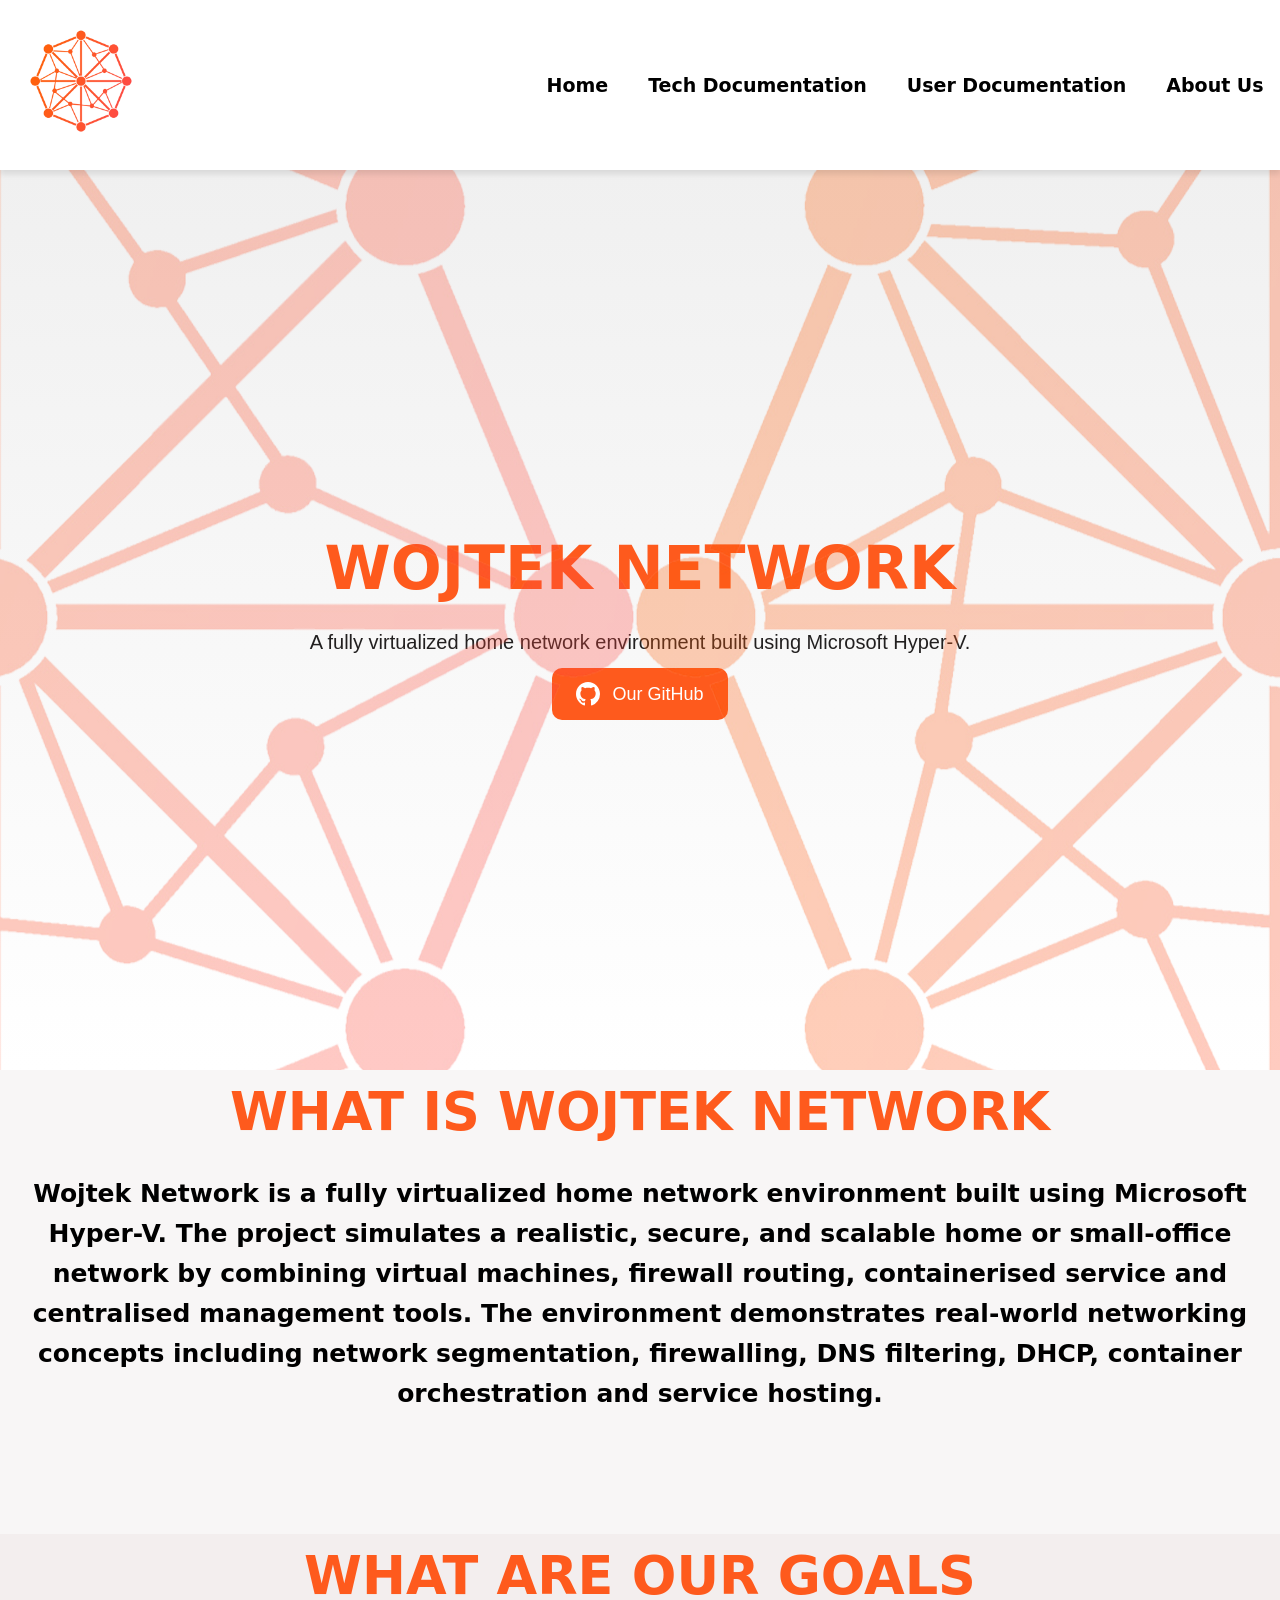
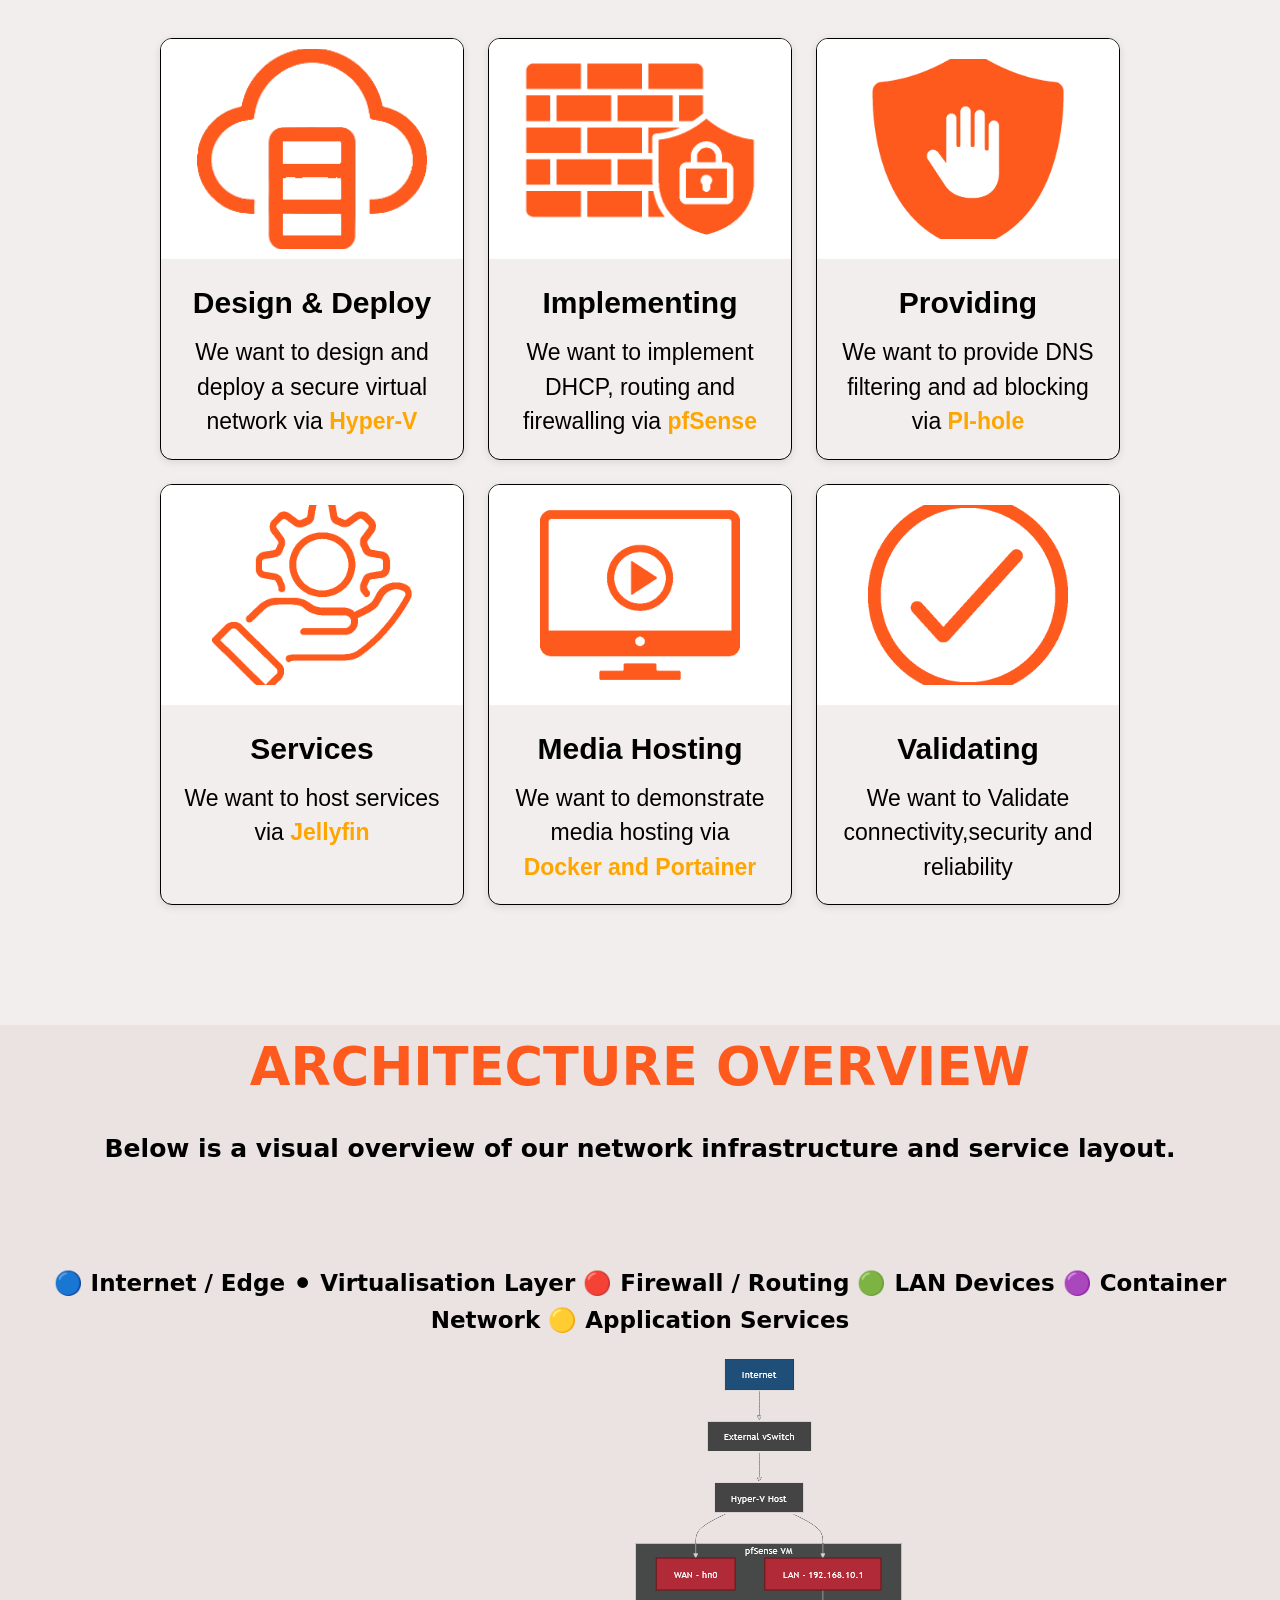
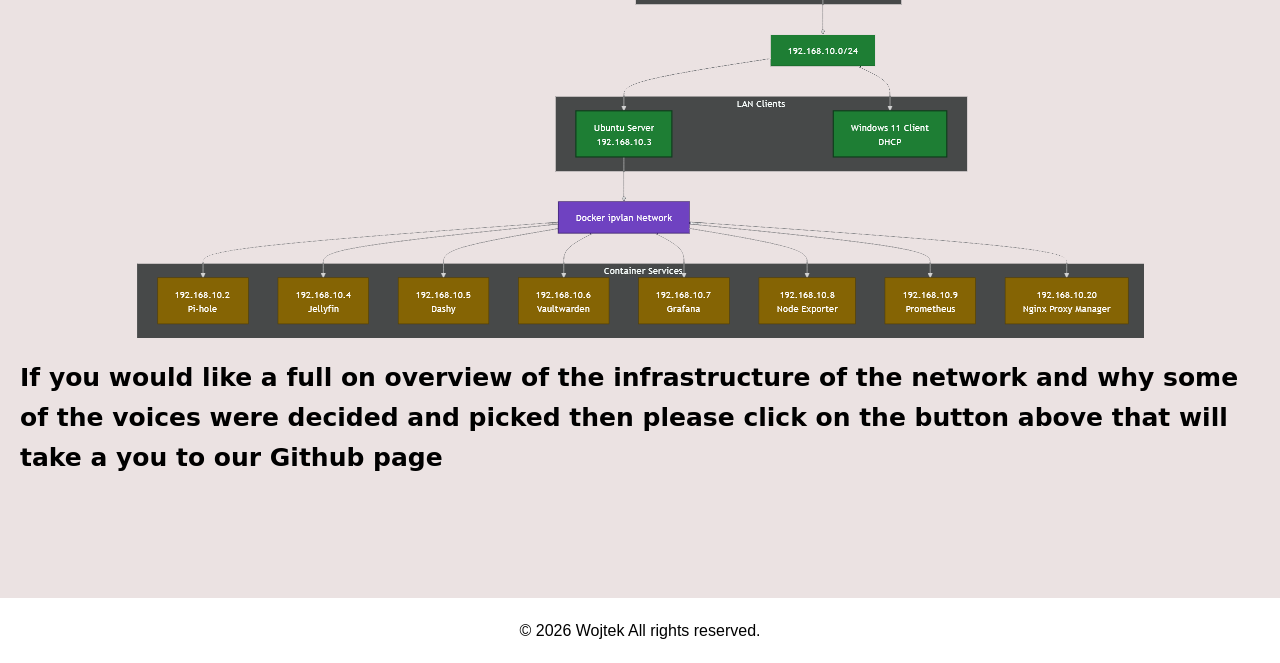
==== commit a27b6032: "Update index.html" ====
--- a/website/index.html
+++ b/website/index.html
@@ -5,14 +5,14 @@
     <meta name="viewport" content="width=device-width, initial-scale=1.0">
     <title>Wojtek Network</title>
 
-    <link rel="icon" type="image/x-icon" href="resources/favicon.ico">
+    <link rel="icon" type="image/x-icon" href="Resources/favicon.ico">
     <link rel="stylesheet" href="styles.css">
 
 </head>
 <body>
 <header>
            <div class="header-container">
-        <a href="index.html"><img src="resources/Logo.png" alt="Logo" style="height:150px;width:150px;"></a>
+        <a href="index.html"><img src="Resources/Logo.png" alt="Logo" style="height:150px;width:150px;"></a>
         <nav>
             <ul>
                 <li><a href="index.html">Home</a></li>
@@ -26,11 +26,11 @@
 </header>
 <section class="hero">
         <div class="hero-image">
-        <img src="resources/Logo.png" class="spin1" alt="image" style="width:1920px; height:1920px;">
+        <img src="Resources/Logo.png" class="spin1" alt="image" style="width:1920px; height:1920px;">
         </div>
 
         <div class="hero-image2">
-        <img src="resources/Logo.png" class="spin"alt="image" style="width:1920px; height:1920px;">
+        <img src="Resources/Logo.png" class="spin"alt="image" style="width:1920px; height:1920px;">
         </div>
 
         <div class="hero-title">
@@ -77,7 +77,7 @@
         <div class="card-grid">
             <div class="card">
                 <div class="card-image">
-                    <img src="resources/VM.png" alt="description" style="height:200px;width:230px;">
+                    <img src="Resources/VM.png" alt="description" style="height:200px;width:230px;">
                     </div>
                 <div class="card-content">
                     <div class="card-title">Design & Deploy</div>
@@ -87,7 +87,7 @@
 
             <div class="card">
                 <div class="card-image">
-                    <img src="resources/FW.png" alt="description" style="height:230px;width:250px;">
+                    <img src="Resources/FW.png" alt="description" style="height:230px;width:250px;">
                 </div>
                 <div class="card-content">
                     <div class="card-title">Implementing</div>
@@ -97,7 +97,7 @@
 
             <div class="card">
                 <div class="card-image">
-                    <img src="resources/DNS.png" alt="description" style="height:180px;width:200px;">
+                    <img src="Resources/DNS.png" alt="description" style="height:180px;width:200px;">
                 </div>
                 <div class="card-content">
                     <div class="card-title">Providing</div>
@@ -107,7 +107,7 @@
 
             <div class="card">
                 <div class="card-image">
-                     <img src="resources/Services.png" alt="description" style="height:180px;width:200px;">
+                     <img src="Resources/Services.png" alt="description" style="height:180px;width:200px;">
                 </div>
                 <div class="card-content">
                     <div class="card-title">Services</div>
@@ -117,7 +117,7 @@
 
             <div class="card">
                 <div class="card-image">
-                     <img src="resources/Hosting.png" alt="description" style="height:180px;width:200px;">
+                     <img src="Resources/Hosting.png" alt="description" style="height:180px;width:200px;">
                 </div>
                 <div class="card-content">
                     <div class="card-title">Media Hosting</div>
@@ -127,7 +127,7 @@
 
             <div class="card">
                 <div class="card-image">
-                    <img src="resources/Valid.png" alt="description" style="height:180px;width:200px;">
+                    <img src="Resources/Valid.png" alt="description" style="height:180px;width:200px;">
                 </div>
                 <div class="card-content">
                     <div class="card-title">Validating</div>
@@ -161,7 +161,7 @@
     </div>  
     
     <div class="Diagram">
-        <img src="resources/Diagram.png">
+        <img src="Resources/Diagram.png">
     </div>
 
         <div class="container1">
@@ -176,4 +176,4 @@
     <p>&copy; 2026 Wojtek All rights reserved.</p>
 </footer>
 </body>
-</html>+</html>
